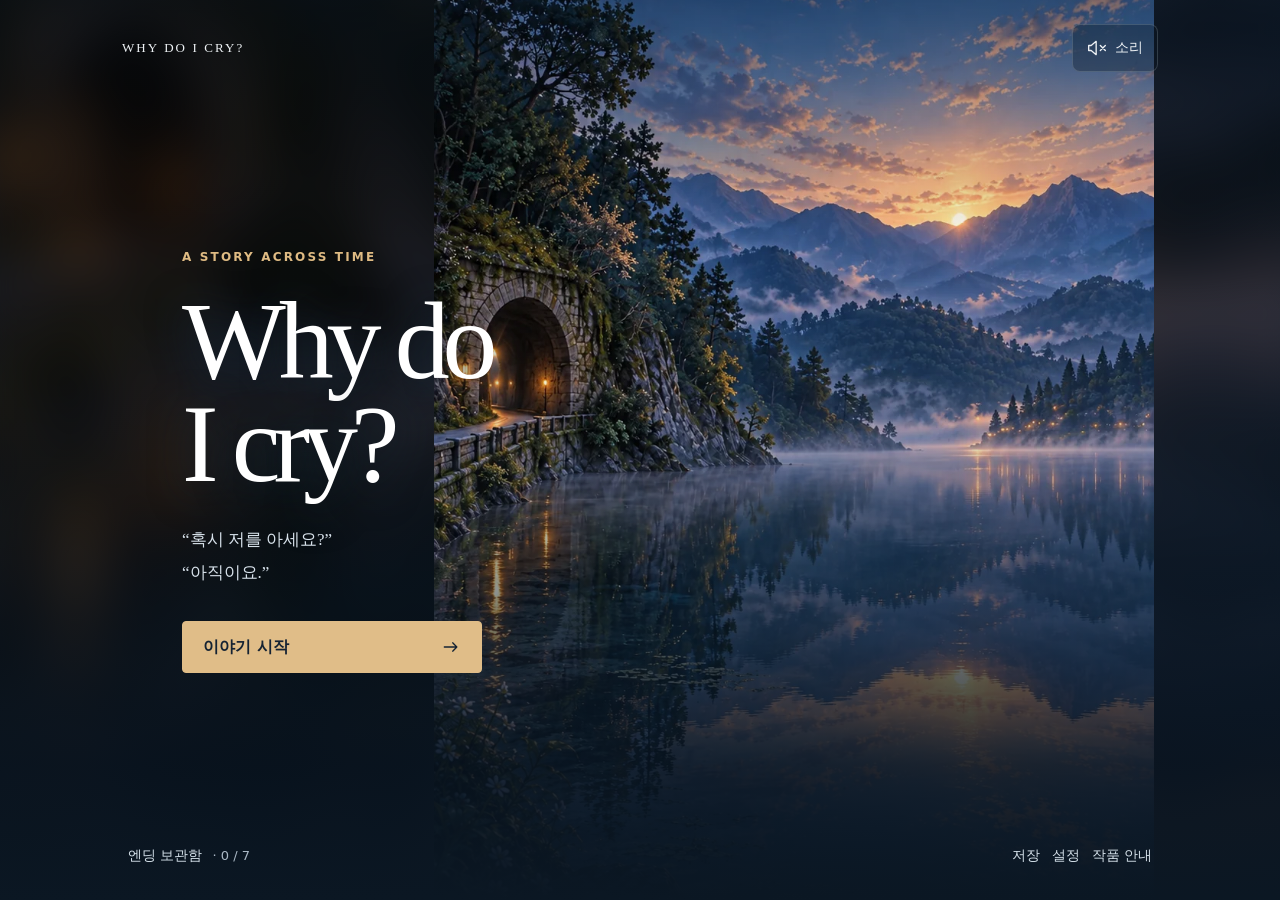
==== index.html @ aed200fe "feat : 시작." ====
<!doctype html>
<html lang="ko">
<head>
  <meta charset="utf-8">
  <meta name="viewport" content="width=device-width, initial-scale=1, viewport-fit=cover">
  <meta name="theme-color" content="#101d29">
  <meta name="description" content="공항의 낯선 인사에서 시작되는 시간여행 로맨스 비주얼노벨.">
  <title>Why do I cry?</title>
  <link rel="icon" href="assets/favicon.svg" type="image/svg+xml">
  <link rel="stylesheet" href="src/style.css">
  <script defer src="src/story.js"></script>
  <script defer src="src/engine.js"></script>
  <script defer src="src/audio.js"></script>
  <script defer src="src/app.js"></script>
</head>
<body>
  <div id="scene" aria-hidden="true"><div id="scene-wash"></div><img id="scene-art" alt=""><div class="scene-shade"></div></div>
  <main id="app"><noscript>이 게임을 실행하려면 브라우저의 JavaScript를 켜 주세요.</noscript></main>
  <dialog id="dialog" aria-labelledby="dialog-title"><div id="dialog-content"></div></dialog>
  <div id="toast" class="toast" role="status" aria-live="polite"></div>
  <input id="import-file" type="file" accept="application/json,.json" hidden>
</body>
</html>
---- src/style.css ----
:root{color-scheme:dark;--ink:#eef2f5;--muted:#aab8c5;--gold:#dfbb83;--night:#101d29;--line:rgba(197,213,225,.2);--prose-size:18px;--reader-height:clamp(19rem,38svh,24rem);font-family:system-ui,-apple-system,'Apple SD Gothic Neo','Malgun Gothic',sans-serif;color:var(--ink);background:#0b141e}
*{box-sizing:border-box}html,body{margin:0;min-width:0;min-height:100%;overscroll-behavior-y:none}body{font-size:16px}button,input,select{font:inherit}button,a{-webkit-tap-highlight-color:transparent}button{color:inherit;cursor:pointer;touch-action:manipulation}button{background:none;border:0}button:disabled{opacity:.35;cursor:default}button:focus-visible,a:focus-visible,[tabindex]:focus-visible{outline:2px solid var(--gold);outline-offset:4px}button:focus:not(:focus-visible){outline:none}button:not(:disabled):hover{filter:brightness(1.13)}a{color:var(--gold)}p,h1,h2,h3{margin:0}button svg{width:20px;height:20px;flex-shrink:0}svg{fill:none;stroke:currentColor;stroke-width:1.6;stroke-linecap:round;stroke-linejoin:round}.sr-only{position:absolute!important;width:1px;height:1px;overflow:hidden;clip-path:inset(50%);white-space:nowrap}
#scene{position:fixed;inset:0;overflow:hidden;z-index:-1;background:#101d29}#scene-wash{position:absolute;inset:-40px;background-position:center;background-size:cover;filter:blur(26px) brightness(.36);transition:background-image .5s}#scene-art{position:absolute;left:50%;top:0;transform:translateX(-50%);height:100%;width:min(100%,calc(100dvh * .7));object-fit:cover;object-position:50% 30%;transition:filter .6s,opacity .6s}#scene[data-wide="true"] #scene-art{width:100%;object-position:center}.scene-shade{position:absolute;inset:0;background:linear-gradient(180deg,rgba(5,15,24,.38),transparent 28%,rgba(8,19,31,.08) 48%,rgba(8,19,31,.87) 85%,#0b1723)}#scene[data-mood="storm"] #scene-art{filter:brightness(.7) saturate(.8)}#scene[data-mood="fracture"] #scene-art{filter:saturate(.16) contrast(1.05) brightness(.7)}#scene[data-mood="fracture"] .scene-shade{background:linear-gradient(110deg,rgba(199,216,227,.15),transparent 40%,rgba(3,9,18,.5)),linear-gradient(180deg,transparent 15%,rgba(9,16,27,.93) 80%)}
#app{min-height:100svh}.game-screen,.title-screen,.ending-screen{min-height:100svh;min-height:100dvh;width:100%;max-width:1100px;margin:auto;padding-top:env(safe-area-inset-top);display:flex;flex-direction:column}.game-screen{height:100svh;height:100dvh;min-height:32rem}.game-header,.title-header{display:flex;align-items:center;justify-content:space-between;padding:24px 32px 12px;gap:16px}.chapter{display:flex;align-items:center;gap:14px}.chapter-num{font-family:Georgia,serif;font-size:34px;color:var(--gold);border-right:1px solid var(--line);padding-right:14px}.eyebrow{font-size:12px;font-weight:600;letter-spacing:.18em;text-transform:uppercase;color:var(--gold);line-height:1.7}.chapter h1{font-size:16px;line-height:1.6;font-weight:500}.chapter .eyebrow{font-size:12px}.icon-button,.utility{min-width:48px;min-height:48px;display:inline-flex;align-items:center;justify-content:center;gap:8px;border-radius:8px}.utility{font-size:14px;border:1px solid var(--line);padding:0 14px;background:rgba(10,22,34,.34)}.header-tools{display:flex;gap:6px}.location{padding:4px 32px;display:flex;gap:12px;flex-wrap:wrap;color:#e3eaf0;font-size:13px;text-shadow:0 2px 12px #0b1723;line-height:1.6}.location time{color:#bccad5}.pov-label{margin:16px 32px 0;align-self:flex-start;background:rgba(11,23,35,.72);color:#f0cf9f;border:1px solid rgba(221,190,143,.35);padding:6px 11px;border-radius:4px;font-size:13px}.art-space{flex:1;min-height:24px}.reader-area{width:100%;max-width:840px;margin:0 auto;padding:0 24px calc(env(safe-area-inset-bottom) + 12px)}.reader-panel{height:var(--reader-height);min-height:19rem;padding:24px 28px 14px;background:linear-gradient(135deg,rgba(17,35,52,.97),rgba(11,24,39,.97));border:1px solid rgba(184,207,224,.22);border-top:2px solid rgba(218,185,131,.7);border-radius:6px 6px 2px 2px;display:flex;flex-direction:column;box-shadow:0 16px 60px rgba(0,0,0,.2);gap:14px}.speaker-row{display:flex;justify-content:space-between;align-items:center;gap:12px;flex-shrink:0}.speaker{font-size:14px;color:var(--gold);font-weight:600}.page-count{font-size:12px;letter-spacing:.08em;color:var(--muted);font-variant-numeric:tabular-nums}.copybox{position:relative;flex:1;min-height:0;overflow:auto;overscroll-behavior:contain;scrollbar-width:thin}.prose{font-family:'Iowan Old Style','AppleMyungjo','Batang',serif;font-size:var(--prose-size);font-weight:400;line-height:1.85;letter-spacing:.01em;white-space:pre-wrap;word-break:keep-all;overflow-wrap:anywhere;padding-bottom:4px}.prose-ghost{visibility:hidden}.prose-live{position:absolute;inset:0 0 auto;pointer-events:none}.dialogue-bottom{display:flex;align-items:center;justify-content:space-between;gap:8px;flex-shrink:0}.reading-hint{font-size:12px;line-height:1.5;color:var(--muted)}.next-button{display:flex;gap:12px;align-items:center;min-height:44px;padding:8px 0 8px 16px;color:var(--gold);font-size:15px;flex-shrink:0}.reader-toolbar{display:grid;grid-template-columns:repeat(5,minmax(0,1fr));gap:4px;margin-top:8px}.reader-toolbar button{display:flex;min-height:48px;align-items:center;justify-content:center;gap:7px;color:#c2cdd7;font-size:14px;border-radius:4px}.reader-toolbar button.active{background:rgba(203,173,126,.13);color:var(--gold)}.reader-toolbar button svg{width:17px;height:17px}.choice-panel{gap:12px}.choice-heading{font-size:var(--prose-size);line-height:1.65;font-family:'AppleMyungjo','Batang',serif;font-weight:400}.choices{display:flex;flex-direction:column;gap:9px;overflow:auto;min-height:0;padding:2px 2px 4px;scrollbar-width:thin}.choice{border:1px solid rgba(168,190,208,.34);background:#172d41;min-height:54px;padding:12px 14px;display:flex;gap:14px;align-items:center;text-align:left;border-radius:4px;font-size:16px;line-height:1.5;flex-shrink:0}.choice-number{font-size:12px;color:var(--gold);letter-spacing:.08em}.choice svg{margin-left:auto;width:16px}.choice span:nth-child(2){flex:1}.choice:focus-visible,.choice:not(:disabled):hover{background:#233d53;border-color:var(--gold)}.choice-note{font-size:12px;color:var(--muted);margin-top:auto}.wordmark{font-family:Georgia,serif;letter-spacing:.16em;font-size:13px;text-transform:uppercase}.title-main{flex:1;display:flex;flex-direction:column;justify-content:center;align-items:flex-start;max-width:750px;width:100%;margin:auto;padding:50px 32px 24px}.title-main h1{font:400 clamp(60px,11vw,110px)/.94 Georgia,'Times New Roman',serif;letter-spacing:-.065em;margin:22px 0 28px;color:#fff;text-shadow:0 6px 40px #152532}.title-caption{font-family:'AppleMyungjo','Batang',serif;font-size:17px;line-height:1.9;color:#d8e2eb;margin-bottom:32px}.title-actions{display:flex;flex-direction:column;gap:10px;width:100%;max-width:300px}.solid-button,.plain-button{display:inline-flex;align-items:center;justify-content:space-between;gap:16px;min-height:52px;padding:13px 20px;border:1px solid var(--line);border-radius:4px;font-size:16px;line-height:1.5}.solid-button{color:#152333;background:#e0bd88;border-color:#e0bd88;font-weight:600}.plain-button{background:rgba(18,34,49,.82)}.title-footer,.ending-footer{padding:24px 32px calc(22px + env(safe-area-inset-bottom));display:flex;justify-content:space-between;align-items:center;gap:12px;font-size:13px;color:var(--muted)}.title-footer button,.ending-footer button{min-height:44px;font-size:14px;color:#d3dfe8}.title-footer span{line-height:1.7}.ending-content{flex:1;max-width:700px;width:100%;margin:auto;padding:36px 32px 12px;display:flex;flex-direction:column;justify-content:center;align-items:flex-start}.ending-rule{width:36px;height:1px;background:var(--gold);margin:24px 0}.ending-content h1{font:400 clamp(36px,8vw,56px)/1.4 'AppleMyungjo','Batang',serif;word-break:keep-all;letter-spacing:-.04em}.ending-subtitle{font-size:14px;color:var(--gold);margin-top:10px}.ending-quote{font-family:'AppleMyungjo','Batang',serif;font-size:20px;line-height:1.9;margin:28px 0 18px;white-space:pre-wrap}.ending-note{font-size:14px;color:#bbcbd8;line-height:1.8;word-break:keep-all;max-width:32em}.ending-actions{display:flex;flex-wrap:wrap;gap:10px;margin-top:30px}.text-link{font-size:14px;color:var(--gold);min-height:44px;padding:10px 0;margin-top:8px;text-decoration:underline;text-underline-offset:5px}
dialog{color:var(--ink);border:1px solid #465568;border-radius:10px;background:#122233;width:calc(100% - 28px);max-width:580px;max-height:calc(100svh - 40px);padding:0;overscroll-behavior:contain;box-shadow:0 30px 120px #0009}dialog::backdrop{background:rgba(2,9,18,.74);backdrop-filter:blur(5px)}#dialog-content{padding:22px 24px 28px}.dialog-header{display:flex;justify-content:space-between;align-items:center;gap:14px;position:sticky;top:-22px;background:#122233;z-index:1;padding:4px 0 16px;border-bottom:1px solid var(--line);margin-bottom:22px}.dialog-header h2{font-size:21px;font-weight:500;letter-spacing:-.03em;line-height:1.4}.dialog-header button{margin-right:-8px}.menu-grid{display:grid;gap:7px}.menu-grid button,.bookmark{display:flex;justify-content:space-between;align-items:center;gap:12px;min-height:52px;padding:13px 16px;border:1px solid var(--line);border-radius:4px;background:#192e42;text-align:left;font-size:16px;line-height:1.6}.bookmark{width:100%;flex-direction:column;align-items:flex-start;margin-bottom:10px}.bookmark small{font-size:12px;color:var(--gold)}.fine-print,.empty-note{font-size:14px;line-height:1.8;color:var(--muted);margin-top:18px;word-break:keep-all;white-space:pre-line}.dialog-section-title{font-size:14px;color:var(--gold);font-weight:500;margin:22px 0 12px}.memory-card,.save-card,.ending-card{padding:16px 18px;margin:10px 0;border:1px solid var(--line);border-radius:4px;background:rgba(26,45,63,.8)}.memory-meta{display:flex;justify-content:space-between;gap:12px;font-size:12px;color:var(--muted);line-height:1.6}.memory-card h3,.save-card h3{font-size:17px;font-weight:500;margin:10px 0}.memory-card p{font-family:'AppleMyungjo','Batang',serif;font-size:16px;line-height:1.8;white-space:pre-wrap}.audio-memory{display:flex;align-items:center;gap:10px;border-top:1px solid var(--line);margin-top:16px;padding:12px 0 0;min-height:44px;color:var(--gold);font-size:14px}.save-card p{font-size:14px;line-height:1.7;color:var(--muted)}.save-buttons{display:flex;gap:8px;margin-top:14px;flex-wrap:wrap}.save-buttons button{border:1px solid var(--line);min-height:44px;border-radius:4px;padding:8px 16px;font-size:14px}.save-buttons button.primary{color:var(--gold);border-color:#8b765c}.backup-buttons{display:grid;gap:10px;margin-top:14px}.backup-buttons button{width:100%}.ending-card{display:block;width:100%;text-align:left;min-height:86px}.ending-card small{display:block;color:var(--gold);font-size:12px;letter-spacing:.1em;margin-bottom:8px}.ending-card strong{font-family:'AppleMyungjo','Batang',serif;font-size:20px;font-weight:400}.ending-card span{display:block;font-size:13px;color:var(--muted);margin-top:8px;line-height:1.7}.ending-card.locked{opacity:1;color:#93a7b9;background:#132538;border-style:dashed}.ending-card.locked small{color:#93a7b9}.settings-row{padding:14px 0;border-bottom:1px solid var(--line)}.settings-row label{display:block;font-size:16px;margin-bottom:12px}.segmented{display:flex;gap:7px;flex-wrap:wrap}.segmented button{min-width:64px;min-height:46px;padding:10px 14px;border:1px solid var(--line);border-radius:4px;font-size:14px}.segmented button.selected{color:var(--gold);border-color:var(--gold);background:#253849}.history-row{margin:0 0 20px}.history-row span{display:block;font-size:13px;color:var(--gold);margin-bottom:6px}.history-row p{font-size:16px;line-height:1.9;white-space:pre-wrap}.history-row.decision{border-left:2px solid var(--gold);padding-left:14px}.route-list{padding:0;list-style:none;counter-reset:route}.route-list li{counter-increment:route;font-size:15px;line-height:1.8;border-bottom:1px solid var(--line);padding:12px 0}.route-list li::before{content:counter(route,decimal-leading-zero);color:var(--gold);margin-right:12px;font-size:12px}.toast{position:fixed;left:50%;bottom:calc(78px + env(safe-area-inset-bottom));transform:translate(-50%,12px);width:max-content;max-width:calc(100% - 40px);padding:12px 18px;border:1px solid #627487;border-radius:6px;background:#142538;color:#e1eaf2;font-size:14px;line-height:1.5;pointer-events:none;opacity:0;transition:opacity .2s,transform .2s;z-index:100}.toast.visible{opacity:1;transform:translate(-50%,0)}.peek-exit{display:none;position:fixed;bottom:calc(24px + env(safe-area-inset-bottom));left:50%;transform:translateX(-50%);min-height:48px;white-space:nowrap;padding:12px 24px;border:1px solid var(--line);border-radius:5px;background:rgba(10,25,39,.9);color:var(--gold);font-size:15px}.peeking .game-screen>*:not(.peek-exit){visibility:hidden}.peeking .peek-exit{display:block}.peeking .scene-shade{background:linear-gradient(180deg,transparent 80%,rgba(8,19,31,.4))}.peeking #scene-art{width:100%;object-fit:contain;object-position:center}.peeking #scene[data-wide="true"] #scene-art{object-fit:contain}.peeking #scene-art{filter:none}
@media(min-width:900px){#scene-art{width:min(66vw,calc(100dvh * .8));left:62%}.reader-area{margin-right:28px;max-width:780px}.title-main{margin-left:60px}.title-main h1{font-size:110px}.title-screen .title-main{max-width:700px}.ending-content{margin-left:70px}.game-header{padding-top:28px}.location{padding-top:8px}.art-space{min-height:80px}}
@media(max-width:600px){:root{--reader-height:clamp(17.5rem,36svh,22rem)}.game-screen{min-height:31rem}.game-header,.title-header{padding:14px 18px 6px}.chapter-num{font-size:28px;padding-right:12px}.chapter{gap:11px}.chapter h1{font-size:14px}.chapter .eyebrow{font-size:12px}.game-header .utility{border:0;padding:0;min-width:44px}.game-header .utility span{display:none}.location{padding:4px 18px;gap:8px;font-size:12px}.pov-label{margin:10px 18px 0;font-size:12px}.reader-area{padding:0 10px calc(env(safe-area-inset-bottom) + 6px)}.reader-panel{min-height:17.5rem;padding:18px 18px 10px;gap:10px}.reader-toolbar{gap:0;margin-top:4px}.reader-toolbar button{flex-direction:column;gap:3px;min-height:49px;font-size:14px}.reader-toolbar button svg{width:17px;height:17px}.choice{padding:10px 11px;gap:10px;min-height:52px;font-size:16px}.choices{gap:8px}.choice-heading{font-size:17px}.reading-hint{font-size:12px}.speaker{font-size:13px}.choice-note{font-size:12px}.title-main{padding:52px 28px 16px;justify-content:flex-end}.title-main h1{font-size:82px;margin:18px 0 24px}.title-caption{font-size:16px;margin-bottom:26px}.title-actions{max-width:100%}.title-footer,.ending-footer{padding:20px 24px calc(14px + env(safe-area-inset-bottom));align-items:flex-start;gap:8px;flex-wrap:wrap}.title-footer span{font-size:12px}.ending-content{padding:40px 26px 16px}.ending-quote{font-size:18px;margin:24px 0 16px}.ending-actions{width:100%;flex-direction:column;margin-top:24px}.ending-actions button{width:100%}.ending-note{font-size:13px}.ending-footer{font-size:12px}.dialog-header h2{font-size:20px}#dialog-content{padding:14px 18px 24px}.dialog-header{top:-14px}.memory-card,.save-card{padding:14px}.segmented button{min-width:55px;padding:10px 12px}.page-count{font-size:12px}}
@media(max-height:620px) and (orientation:landscape){.game-screen{min-height:100dvh;height:auto}.game-header{padding:6px 22px 0}.location{padding:0 22px}.art-space{min-height:8px}.reader-area{width:65%;margin-right:10px}.reader-panel{height:17rem;min-height:17rem;padding:14px 20px 8px}.reader-toolbar button{min-height:44px;flex-direction:row}#scene-art{width:50%;left:25%}.pov-label{margin:3px 22px}.title-main{padding:20px 32px}.title-main h1{font-size:66px}.title-caption{display:none}.title-actions{max-width:380px;flex-direction:row}.title-actions button{flex:1}.title-footer{padding-top:4px}.title-main{justify-content:center}}
@media(prefers-reduced-motion:reduce){*,*::before,*::after{animation:none!important;transition:none!important;scroll-behavior:auto!important}}
#scene[data-mood="night"] #scene-art{filter:brightness(.66) saturate(.7)}
@media(max-width:600px) and (orientation:portrait){#scene-art{width:100%;height:calc(100dvh - var(--reader-height) - 46px);object-fit:cover;object-position:50% 20%}#scene[data-art="birthday"] #scene-art{object-position:50% 42%}.peeking #scene-art{height:100%;object-fit:contain;object-position:center}}

/* Preserve instruments and cake; night art already carries its lighting. */
#scene[data-art="guitar-spring"] #scene-art { object-position: 50% 48%; }
#scene[data-art="airport-tears"] #scene-art { object-position: 50% 22%; }
#scene[data-art="tunnel-night"] #scene-art, #scene[data-art="reunion-night"] #scene-art, #scene[data-art="b-farewell"] #scene-art, #scene[data-art="b-reunion"] #scene-art { filter: none; }

/* Keep reading text stable across mobile text autosizing and story surfaces. */
html{-webkit-text-size-adjust:100%;text-size-adjust:100%}
.prose,.choice-heading,.choice,.ending-quote,.memory-card p,.history-row p{
  font-family:'Iowan Old Style','AppleMyungjo','Batang',serif;
  font-size:var(--prose-size);
  font-weight:400;
  line-height:1.85;
  letter-spacing:.01em;
}
.choice-heading{flex-shrink:0}
.page-count{white-space:nowrap;flex-shrink:0}
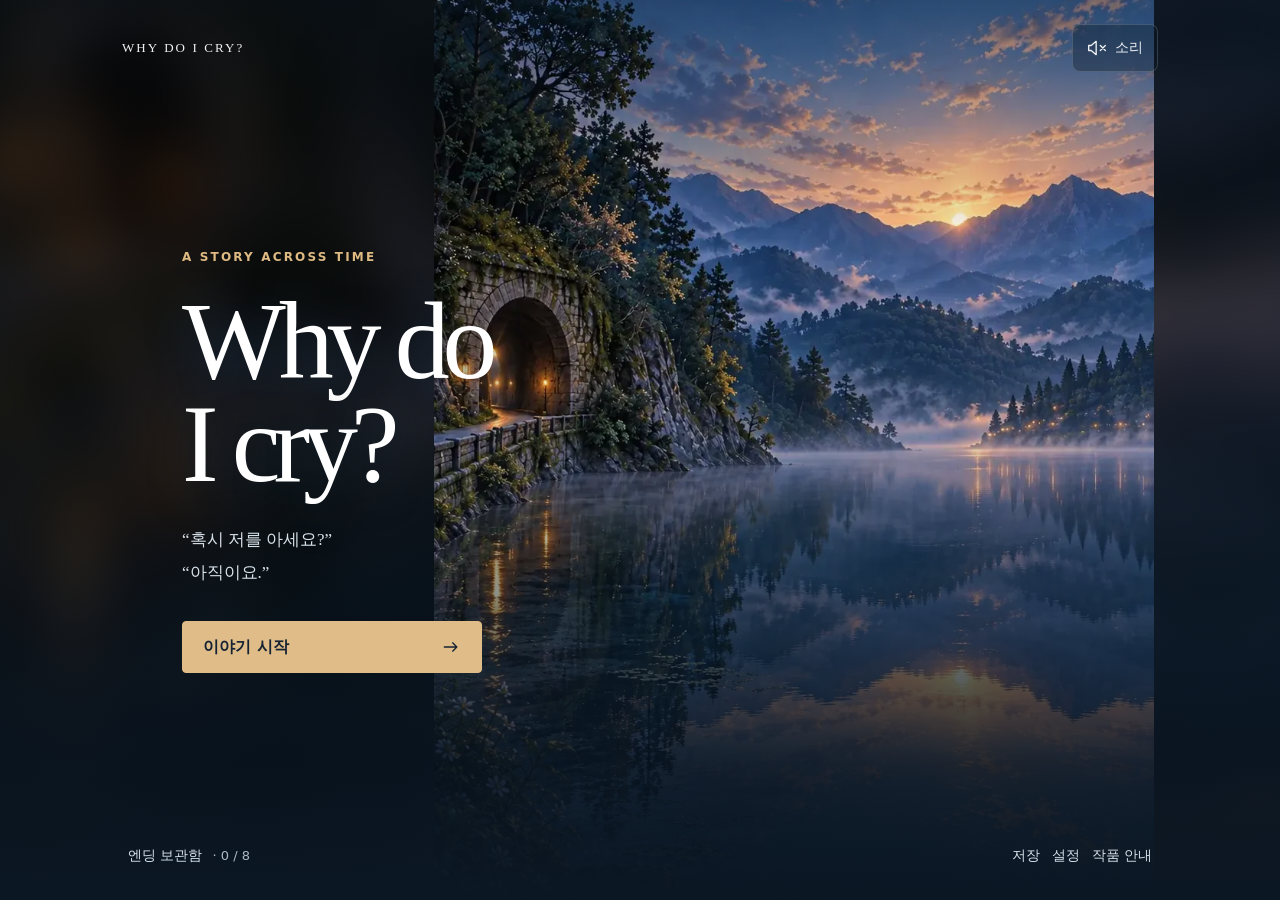
==== commit e27dac2f: "feat : 이것저것" ====
--- a/index.html
+++ b/index.html
@@ -7,6 +7,7 @@
   <meta name="description" content="공항의 낯선 인사에서 시작되는 시간여행 로맨스 비주얼노벨.">
   <title>Why do I cry?</title>
   <link rel="icon" href="assets/favicon.svg" type="image/svg+xml">
+  <link rel="preload" as="image" href="assets/lake-empty.webp" type="image/webp" fetchpriority="high">
   <link rel="stylesheet" href="src/style.css">
   <script defer src="src/story.js"></script>
   <script defer src="src/engine.js"></script>
@@ -14,7 +15,7 @@
   <script defer src="src/app.js"></script>
 </head>
 <body>
-  <div id="scene" aria-hidden="true"><div id="scene-wash"></div><img id="scene-art" alt=""><div class="scene-shade"></div></div>
+  <div id="scene" aria-hidden="true"><div id="scene-wash"></div><img id="scene-art" alt="" fetchpriority="high" decoding="async"><div class="scene-shade"></div></div>
   <main id="app"><noscript>이 게임을 실행하려면 브라우저의 JavaScript를 켜 주세요.</noscript></main>
   <dialog id="dialog" aria-labelledby="dialog-title"><div id="dialog-content"></div></dialog>
   <div id="toast" class="toast" role="status" aria-live="polite"></div>
--- a/src/style.css
+++ b/src/style.css
@@ -17,7 +17,7 @@
 
 /* Keep reading text stable across mobile text autosizing and story surfaces. */
 html{-webkit-text-size-adjust:100%;text-size-adjust:100%}
-.prose,.choice-heading,.choice,.ending-quote,.memory-card p,.history-row p{
+.prose,.ending-quote,.memory-card p,.history-row p{
   font-family:'Iowan Old Style','AppleMyungjo','Batang',serif;
   font-size:var(--prose-size);
   font-weight:400;
@@ -26,3 +26,9 @@
 }
 .choice-heading{flex-shrink:0}
 .page-count{white-space:nowrap;flex-shrink:0}
+
+/* Choice controls keep their own reading size. */
+.choice{font-family:inherit;font-size:16px;font-weight:400;line-height:1.5;letter-spacing:normal}
+.choice-heading{font-family:'AppleMyungjo','Batang',serif;font-size:18px;line-height:1.65}
+@media(max-width:600px){.choice-heading{font-size:17px}}
+.page-count{letter-spacing:0;display:inline-block}
